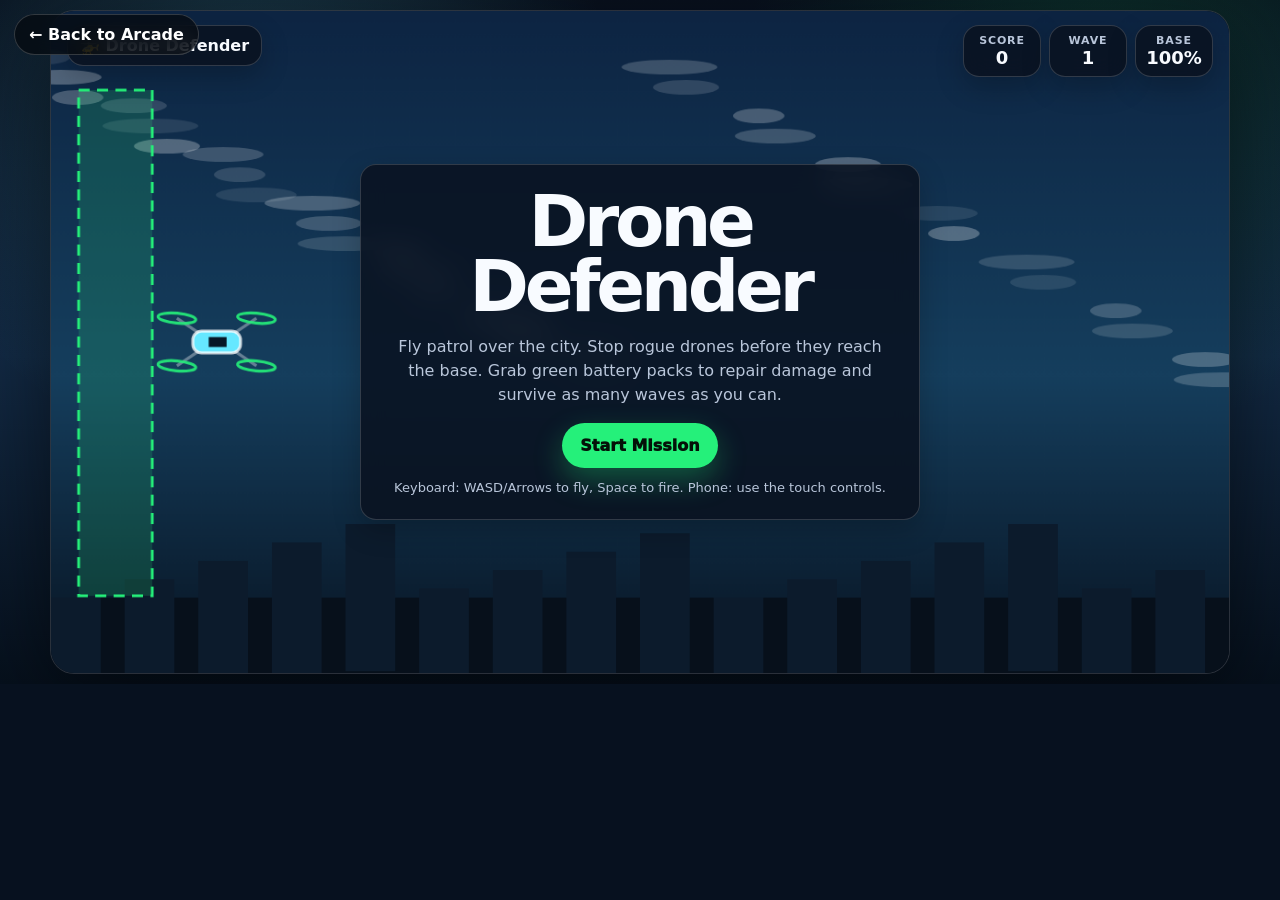
==== drone-defender/index.html @ d39173f6 "feat: add Drone Defender game" ====
<!DOCTYPE html>
<html lang="en">
<head>
  <meta charset="UTF-8" />
  <meta name="viewport" content="width=device-width, initial-scale=1.0, user-scalable=no" />
  <title>Drone Defender | DID Games</title>
  <style>
    :root {
      color-scheme: dark;
      --bg: #07111f;
      --panel: rgba(10, 18, 32, .86);
      --cyan: #66e8ff;
      --green: #25f07a;
      --gold: #ffd166;
      --red: #ff5d73;
      --text: #f8fbff;
      --muted: #b9c6da;
    }
    * { box-sizing: border-box; }
    html, body { margin: 0; min-height: 100%; overflow: hidden; background: var(--bg); color: var(--text); font-family: system-ui, -apple-system, Segoe UI, sans-serif; }
    body {
      display: grid;
      place-items: center;
      background:
        radial-gradient(circle at 20% 16%, rgba(102,232,255,.2), transparent 28vw),
        radial-gradient(circle at 86% 12%, rgba(37,240,122,.14), transparent 28vw),
        linear-gradient(180deg, #08101d, #122943 52%, #06101c);
    }
    .home {
      position: fixed;
      left: 14px;
      top: 14px;
      z-index: 20;
      padding: 10px 14px;
      border: 1px solid rgba(255,255,255,.18);
      border-radius: 999px;
      background: rgba(5,9,15,.72);
      color: white;
      text-decoration: none;
      font-weight: 800;
      backdrop-filter: blur(12px);
    }
    .wrap { width: min(100vw, calc(100vh * 16 / 9), 1200px); padding: 10px; }
    .shell {
      position: relative;
      overflow: hidden;
      border: 1px solid rgba(255,255,255,.16);
      border-radius: 24px;
      background: rgba(1, 8, 18, .72);
      box-shadow: rgba(0,0,0,.5) 0 24px 80px;
      aspect-ratio: 16 / 9;
    }
    canvas { width: 100%; height: 100%; display: block; touch-action: none; }
    .hud {
      position: absolute;
      left: 16px;
      right: 16px;
      top: 14px;
      z-index: 5;
      display: flex;
      justify-content: space-between;
      align-items: start;
      gap: 10px;
      pointer-events: none;
    }
    .badge, .panel {
      border: 1px solid rgba(255,255,255,.16);
      border-radius: 16px;
      background: var(--panel);
      box-shadow: rgba(0,0,0,.22) 0 10px 28px;
      backdrop-filter: blur(12px);
    }
    .badge { padding: 10px 12px; font-weight: 900; }
    .stats { display: flex; gap: 8px; flex-wrap: wrap; justify-content: flex-end; }
    .stat { padding: 8px 10px; min-width: 78px; text-align: center; }
    .stat small { display: block; color: var(--muted); font-size: 11px; font-weight: 800; text-transform: uppercase; letter-spacing: .08em; }
    .stat b { font-size: 18px; }
    .center {
      position: absolute;
      inset: 0;
      z-index: 8;
      display: grid;
      place-items: center;
      padding: 24px;
      pointer-events: none;
    }
    .start-card {
      width: min(560px, 92%);
      padding: 24px;
      text-align: center;
      pointer-events: auto;
    }
    h1 { margin: 0; font-size: clamp(34px, 7vw, 72px); line-height: .9; letter-spacing: -.06em; }
    .start-card p { color: var(--muted); line-height: 1.5; }
    button {
      border: 0;
      border-radius: 999px;
      padding: 13px 18px;
      background: var(--green);
      color: #041108;
      font: inherit;
      font-weight: 950;
      cursor: pointer;
      box-shadow: rgba(37,240,122,.3) 0 12px 30px;
    }
    .hint { margin-top: 12px; font-size: 13px; color: var(--muted); }
    .controls {
      position: absolute;
      left: 0;
      right: 0;
      bottom: 14px;
      z-index: 7;
      display: none;
      justify-content: space-between;
      align-items: end;
      padding: 0 18px;
      pointer-events: none;
    }
    .pad { display: grid; grid-template-columns: repeat(3, 54px); grid-template-rows: repeat(3, 54px); gap: 7px; pointer-events: auto; }
    .touch {
      border: 1px solid rgba(255,255,255,.18);
      border-radius: 16px;
      background: rgba(255,255,255,.12);
      color: white;
      font-weight: 1000;
      display: grid;
      place-items: center;
      user-select: none;
      touch-action: none;
      backdrop-filter: blur(10px);
    }
    .touch:active { background: rgba(37,240,122,.34); }
    .up { grid-column: 2; grid-row: 1; } .left { grid-column: 1; grid-row: 2; } .right { grid-column: 3; grid-row: 2; } .down { grid-column: 2; grid-row: 3; }
    .fire { width: 92px; height: 92px; border-radius: 999px; background: rgba(255,93,115,.22); pointer-events: auto; }
    @media (pointer: coarse), (max-width: 760px) {
      .controls { display: flex; }
      .hud { top: 10px; left: 10px; right: 10px; }
      .badge { font-size: 12px; }
      .stat { min-width: 60px; padding: 6px 8px; }
      .stat b { font-size: 15px; }
      .home { top: 8px; left: 8px; padding: 8px 10px; font-size: 13px; }
    }
  </style>
</head>
<body>
  <a class="home" href="../">← Back to Arcade</a>
  <div class="wrap">
    <section class="shell" aria-label="Drone Defender game">
      <canvas id="game" width="1280" height="720"></canvas>
      <div class="hud">
        <div class="badge">🚁 Drone Defender</div>
        <div class="stats">
          <div class="stat panel"><small>Score</small><b id="score">0</b></div>
          <div class="stat panel"><small>Wave</small><b id="wave">1</b></div>
          <div class="stat panel"><small>Base</small><b id="base">100%</b></div>
        </div>
      </div>
      <div class="center" id="overlay">
        <div class="start-card panel">
          <h1>Drone Defender</h1>
          <p>Fly patrol over the city. Stop rogue drones before they reach the base. Grab green battery packs to repair damage and survive as many waves as you can.</p>
          <button id="startBtn">Start Mission</button>
          <div class="hint">Keyboard: WASD/Arrows to fly, Space to fire. Phone: use the touch controls.</div>
        </div>
      </div>
      <div class="controls" aria-label="Touch controls">
        <div class="pad">
          <div class="touch up" data-key="up">▲</div>
          <div class="touch left" data-key="left">◀</div>
          <div class="touch right" data-key="right">▶</div>
          <div class="touch down" data-key="down">▼</div>
        </div>
        <div class="touch fire" data-key="fire">FIRE</div>
      </div>
    </section>
  </div>

  <script>
    const canvas = document.getElementById('game');
    const ctx = canvas.getContext('2d');
    const scoreEl = document.getElementById('score');
    const waveEl = document.getElementById('wave');
    const baseEl = document.getElementById('base');
    const overlay = document.getElementById('overlay');
    const startBtn = document.getElementById('startBtn');

    const W = canvas.width;
    const H = canvas.height;
    const keys = { up: false, down: false, left: false, right: false, fire: false };
    let running = false;
    let gameOver = false;
    let last = 0;
    let spawnTimer = 0;
    let packTimer = 8;
    let shotTimer = 0;
    let score = 0;
    let wave = 1;
    let base = 100;

    const player = { x: 180, y: H / 2, r: 22, speed: 360 };
    const shots = [];
    const enemies = [];
    const packs = [];
    const sparks = [];

    function reset() {
      player.x = 180; player.y = H / 2;
      shots.length = 0; enemies.length = 0; packs.length = 0; sparks.length = 0;
      score = 0; wave = 1; base = 100; spawnTimer = 0; packTimer = 6; shotTimer = 0;
      gameOver = false; running = true; overlay.style.display = 'none'; updateHud();
    }

    function updateHud() { scoreEl.textContent = score; waveEl.textContent = wave; baseEl.textContent = Math.max(0, Math.round(base)) + '%'; }
    function rand(min, max) { return Math.random() * (max - min) + min; }
    function dist(a, b) { return Math.hypot(a.x - b.x, a.y - b.y); }

    function spawnEnemy() {
      const speed = rand(90, 145) + wave * 12;
      enemies.push({ x: W + 40, y: rand(95, H - 95), r: rand(17, 25), speed, wobble: rand(0, Math.PI * 2), hp: wave > 4 ? 2 : 1 });
    }
    function spawnPack() { packs.push({ x: W + 30, y: rand(105, H - 105), r: 17, speed: 120 }); }
    function addSpark(x, y, color = '#66e8ff') { for (let i = 0; i < 12; i++) sparks.push({ x, y, vx: rand(-180, 180), vy: rand(-180, 180), life: rand(.25, .55), color }); }

    function fire() {
      if (shotTimer > 0) return;
      shots.push({ x: player.x + 28, y: player.y, vx: 620, r: 6 });
      shotTimer = .18;
    }

    function update(dt) {
      if (!running) return;
      wave = 1 + Math.floor(score / 250);
      shotTimer = Math.max(0, shotTimer - dt);
      const dx = (keys.right ? 1 : 0) - (keys.left ? 1 : 0);
      const dy = (keys.down ? 1 : 0) - (keys.up ? 1 : 0);
      const len = Math.hypot(dx, dy) || 1;
      player.x = Math.max(35, Math.min(W - 80, player.x + dx / len * player.speed * dt));
      player.y = Math.max(75, Math.min(H - 45, player.y + dy / len * player.speed * dt));
      if (keys.fire) fire();

      spawnTimer -= dt;
      if (spawnTimer <= 0) { spawnEnemy(); spawnTimer = Math.max(.42, 1.25 - wave * .08); }
      packTimer -= dt;
      if (packTimer <= 0) { spawnPack(); packTimer = rand(9, 14); }

      for (const s of shots) s.x += s.vx * dt;
      for (const e of enemies) { e.x -= e.speed * dt; e.y += Math.sin(performance.now() / 280 + e.wobble) * 26 * dt; }
      for (const p of packs) p.x -= p.speed * dt;
      for (const sp of sparks) { sp.x += sp.vx * dt; sp.y += sp.vy * dt; sp.life -= dt; }

      for (let i = enemies.length - 1; i >= 0; i--) {
        const e = enemies[i];
        if (e.x < 80) { base -= 12; addSpark(78, e.y, '#ff5d73'); enemies.splice(i, 1); continue; }
        if (dist(player, e) < player.r + e.r) { base -= 18; addSpark(e.x, e.y, '#ff5d73'); enemies.splice(i, 1); continue; }
        for (let j = shots.length - 1; j >= 0; j--) {
          if (dist(e, shots[j]) < e.r + shots[j].r) {
            shots.splice(j, 1); e.hp--;
            if (e.hp <= 0) { score += 25; addSpark(e.x, e.y, '#66e8ff'); enemies.splice(i, 1); }
            break;
          }
        }
      }
      for (let i = packs.length - 1; i >= 0; i--) {
        const p = packs[i];
        if (p.x < -40) packs.splice(i, 1);
        else if (dist(player, p) < player.r + p.r) { base = Math.min(100, base + 18); score += 10; addSpark(p.x, p.y, '#25f07a'); packs.splice(i, 1); }
      }
      for (let i = shots.length - 1; i >= 0; i--) if (shots[i].x > W + 30) shots.splice(i, 1);
      for (let i = sparks.length - 1; i >= 0; i--) if (sparks[i].life <= 0) sparks.splice(i, 1);
      if (base <= 0) endGame();
      updateHud();
    }

    function endGame() {
      running = false; gameOver = true;
      overlay.style.display = 'grid';
      overlay.querySelector('.start-card').innerHTML = `<h1>Mission Complete</h1><p>You scored <b>${score}</b> and reached wave <b>${wave}</b>. The base needs another defender run.</p><button id="restartBtn">Fly Again</button><div class="hint">Tip: collect green battery packs to repair the base.</div>`;
      document.getElementById('restartBtn').addEventListener('click', reset);
    }

    function drawDrone(x, y, scale = 1, hostile = false) {
      ctx.save(); ctx.translate(x, y); ctx.scale(scale, scale);
      ctx.fillStyle = hostile ? '#ff5d73' : '#66e8ff';
      ctx.strokeStyle = 'rgba(255,255,255,.75)'; ctx.lineWidth = 3;
      ctx.beginPath(); ctx.roundRect(-24, -11, 48, 22, 9); ctx.fill(); ctx.stroke();
      ctx.fillStyle = hostile ? '#3a0710' : '#061726'; ctx.fillRect(-8, -5, 18, 10);
      for (const [rx, ry] of [[-40,-24],[40,-24],[-40,24],[40,24]]) {
        ctx.strokeStyle = 'rgba(255,255,255,.35)'; ctx.beginPath(); ctx.moveTo(rx * .45, ry * .38); ctx.lineTo(rx, ry); ctx.stroke();
        ctx.strokeStyle = hostile ? 'rgba(255,93,115,.9)' : 'rgba(37,240,122,.9)'; ctx.beginPath(); ctx.ellipse(rx, ry, 19, 5, performance.now()/80, 0, Math.PI*2); ctx.stroke();
      }
      ctx.restore();
    }

    function render() {
      ctx.clearRect(0, 0, W, H);
      const sky = ctx.createLinearGradient(0, 0, 0, H);
      sky.addColorStop(0, '#0d2442'); sky.addColorStop(.55, '#153e5d'); sky.addColorStop(1, '#081321');
      ctx.fillStyle = sky; ctx.fillRect(0, 0, W, H);
      ctx.fillStyle = 'rgba(255,255,255,.55)';
      for (let i = 0; i < 34; i++) { const x = (i * 97 + performance.now()/55) % (W + 60) - 30; const y = 50 + (i * 53) % 360; ctx.globalAlpha = .18 + (i % 5) * .08; ctx.beginPath(); ctx.ellipse(x, y, 28 + i % 4 * 8, 8, 0, 0, Math.PI*2); ctx.fill(); }
      ctx.globalAlpha = 1;
      ctx.fillStyle = '#07101b'; ctx.fillRect(0, H - 82, W, 82);
      ctx.fillStyle = '#0c1b2c';
      for (let x = 0; x < W; x += 80) ctx.fillRect(x, H - 82 - ((x * 7) % 90), 54, 160);
      ctx.fillStyle = 'rgba(37,240,122,.16)'; ctx.fillRect(30, 86, 80, H - 170);
      ctx.strokeStyle = '#25f07a'; ctx.lineWidth = 3; ctx.setLineDash([12, 8]); ctx.strokeRect(30, 86, 80, H - 170); ctx.setLineDash([]);
      for (const p of packs) { ctx.fillStyle = '#25f07a'; ctx.beginPath(); ctx.arc(p.x, p.y, p.r, 0, Math.PI*2); ctx.fill(); ctx.fillStyle = '#061208'; ctx.font = 'bold 20px system-ui'; ctx.textAlign = 'center'; ctx.textBaseline = 'middle'; ctx.fillText('+', p.x, p.y); }
      for (const s of shots) { ctx.fillStyle = '#ffd166'; ctx.beginPath(); ctx.arc(s.x, s.y, s.r, 0, Math.PI*2); ctx.fill(); ctx.fillRect(s.x - 30, s.y - 2, 26, 4); }
      for (const e of enemies) drawDrone(e.x, e.y, e.r / 22, true);
      for (const sp of sparks) { ctx.globalAlpha = Math.max(0, sp.life * 2); ctx.fillStyle = sp.color; ctx.beginPath(); ctx.arc(sp.x, sp.y, 4, 0, Math.PI*2); ctx.fill(); } ctx.globalAlpha = 1;
      drawDrone(player.x, player.y, 1.08, false);
      requestAnimationFrame(render);
    }

    function loop(t) { const dt = Math.min(.033, (t - last) / 1000 || 0); last = t; update(dt); requestAnimationFrame(loop); }

    const map = { ArrowUp: 'up', w: 'up', W: 'up', ArrowDown: 'down', s: 'down', S: 'down', ArrowLeft: 'left', a: 'left', A: 'left', ArrowRight: 'right', d: 'right', D: 'right', ' ': 'fire' };
    addEventListener('keydown', e => { if (map[e.key]) { e.preventDefault(); keys[map[e.key]] = true; } });
    addEventListener('keyup', e => { if (map[e.key]) { e.preventDefault(); keys[map[e.key]] = false; } });
    document.querySelectorAll('.touch').forEach(btn => {
      const key = btn.dataset.key;
      const set = value => { keys[key] = value; };
      btn.addEventListener('pointerdown', e => { e.preventDefault(); btn.setPointerCapture(e.pointerId); set(true); });
      btn.addEventListener('pointerup', e => { e.preventDefault(); set(false); });
      btn.addEventListener('pointercancel', () => set(false));
      btn.addEventListener('pointerleave', () => set(false));
    });
    startBtn.addEventListener('click', reset);
    requestAnimationFrame(render);
    requestAnimationFrame(loop);
  </script>
</body>
</html>
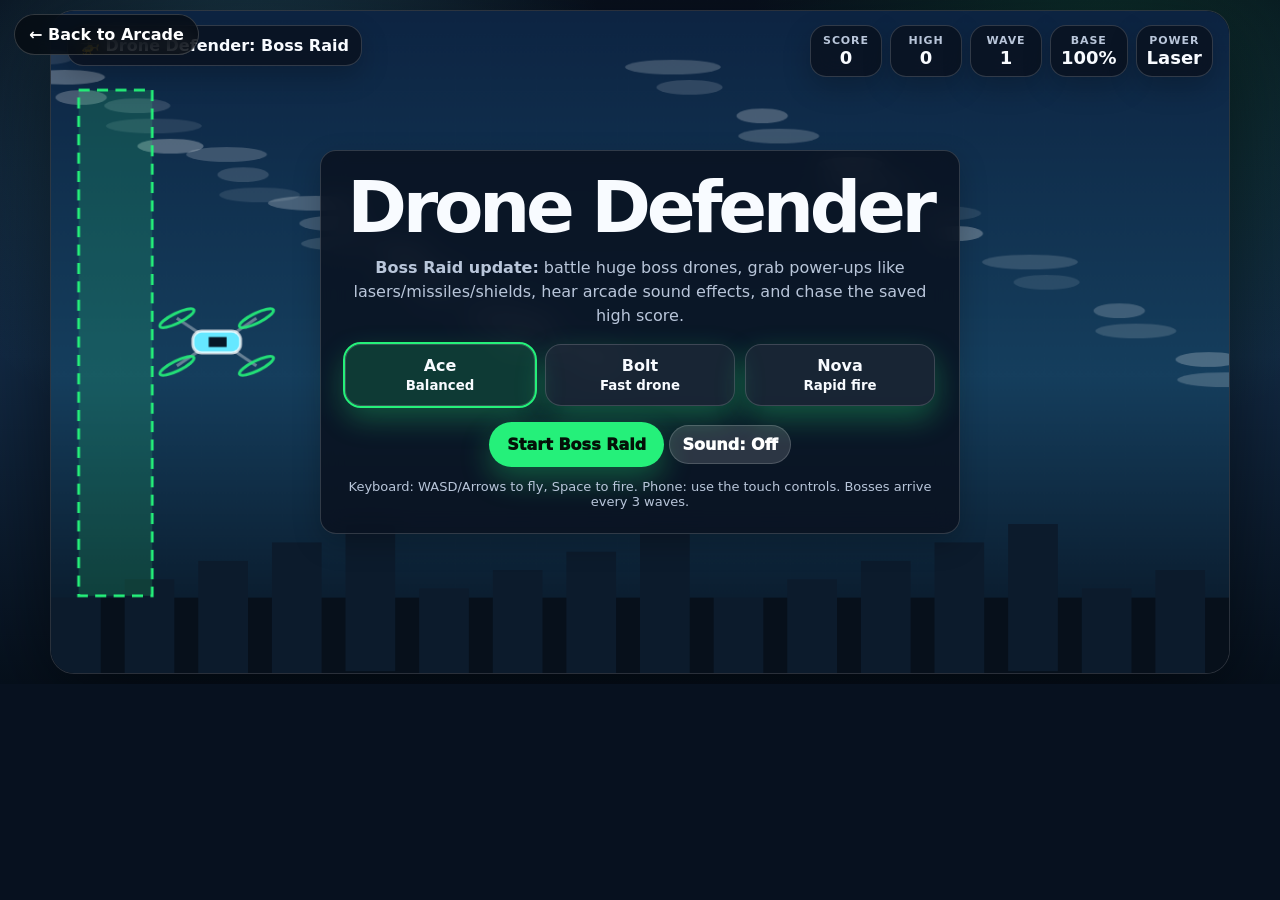
==== commit 433c227b: "feat: upgrade Drone Defender boss raid" ====
--- a/drone-defender/index.html
+++ b/drone-defender/index.html
@@ -13,6 +13,7 @@
       --green: #25f07a;
       --gold: #ffd166;
       --red: #ff5d73;
+      --purple: #9b7cff;
       --text: #f8fbff;
       --muted: #b9c6da;
     }
@@ -72,7 +73,7 @@
     }
     .badge { padding: 10px 12px; font-weight: 900; }
     .stats { display: flex; gap: 8px; flex-wrap: wrap; justify-content: flex-end; }
-    .stat { padding: 8px 10px; min-width: 78px; text-align: center; }
+    .stat { padding: 8px 10px; min-width: 72px; text-align: center; }
     .stat small { display: block; color: var(--muted); font-size: 11px; font-weight: 800; text-transform: uppercase; letter-spacing: .08em; }
     .stat b { font-size: 18px; }
     .center {
@@ -85,13 +86,24 @@
       pointer-events: none;
     }
     .start-card {
-      width: min(560px, 92%);
+      width: min(640px, 94%);
       padding: 24px;
       text-align: center;
       pointer-events: auto;
     }
     h1 { margin: 0; font-size: clamp(34px, 7vw, 72px); line-height: .9; letter-spacing: -.06em; }
     .start-card p { color: var(--muted); line-height: 1.5; }
+    .pilot-grid { display: grid; grid-template-columns: repeat(3, 1fr); gap: 10px; margin: 16px 0; }
+    .pilot {
+      border: 1px solid rgba(255,255,255,.16);
+      border-radius: 16px;
+      padding: 11px 8px;
+      background: rgba(255,255,255,.06);
+      color: var(--text);
+      font-weight: 900;
+      cursor: pointer;
+    }
+    .pilot.active { outline: 2px solid var(--green); background: rgba(37,240,122,.16); }
     button {
       border: 0;
       border-radius: 999px;
@@ -103,7 +115,33 @@
       cursor: pointer;
       box-shadow: rgba(37,240,122,.3) 0 12px 30px;
     }
+    .mini-button { padding: 9px 12px; background: rgba(255,255,255,.14); color: white; box-shadow: none; border: 1px solid rgba(255,255,255,.16); }
     .hint { margin-top: 12px; font-size: 13px; color: var(--muted); }
+    .bossbar {
+      position: absolute;
+      left: 50%;
+      top: 76px;
+      z-index: 6;
+      width: min(520px, 70%);
+      transform: translateX(-50%);
+      display: none;
+      padding: 9px 12px;
+    }
+    .bossbar strong { display: flex; justify-content: space-between; font-size: 12px; text-transform: uppercase; letter-spacing: .12em; }
+    .bossmeter { height: 12px; margin-top: 7px; overflow: hidden; border-radius: 999px; background: rgba(255,255,255,.12); }
+    .bossmeter span { display: block; height: 100%; width: 100%; background: linear-gradient(90deg, var(--red), var(--gold)); }
+    .toast {
+      position: absolute;
+      left: 50%;
+      top: 132px;
+      z-index: 6;
+      transform: translateX(-50%);
+      display: none;
+      padding: 9px 14px;
+      color: white;
+      font-weight: 950;
+      text-align: center;
+    }
     .controls {
       position: absolute;
       left: 0;
@@ -136,9 +174,11 @@
       .controls { display: flex; }
       .hud { top: 10px; left: 10px; right: 10px; }
       .badge { font-size: 12px; }
-      .stat { min-width: 60px; padding: 6px 8px; }
+      .stat { min-width: 58px; padding: 6px 7px; }
       .stat b { font-size: 15px; }
       .home { top: 8px; left: 8px; padding: 8px 10px; font-size: 13px; }
+      .pilot-grid { grid-template-columns: 1fr; }
+      .bossbar { top: 90px; width: 86%; }
     }
   </style>
 </head>
@@ -148,19 +188,32 @@
     <section class="shell" aria-label="Drone Defender game">
       <canvas id="game" width="1280" height="720"></canvas>
       <div class="hud">
-        <div class="badge">🚁 Drone Defender</div>
+        <div class="badge">🚁 Drone Defender: Boss Raid</div>
         <div class="stats">
           <div class="stat panel"><small>Score</small><b id="score">0</b></div>
+          <div class="stat panel"><small>High</small><b id="high">0</b></div>
           <div class="stat panel"><small>Wave</small><b id="wave">1</b></div>
           <div class="stat panel"><small>Base</small><b id="base">100%</b></div>
+          <div class="stat panel"><small>Power</small><b id="power">Laser</b></div>
         </div>
       </div>
+      <div class="bossbar panel" id="bossBar">
+        <strong><span>Boss Drone</span><span id="bossHpText">100%</span></strong>
+        <div class="bossmeter"><span id="bossMeter"></span></div>
+      </div>
+      <div class="toast panel" id="toast">Power-up!</div>
       <div class="center" id="overlay">
-        <div class="start-card panel">
+        <div class="start-card panel" id="startCard">
           <h1>Drone Defender</h1>
-          <p>Fly patrol over the city. Stop rogue drones before they reach the base. Grab green battery packs to repair damage and survive as many waves as you can.</p>
-          <button id="startBtn">Start Mission</button>
-          <div class="hint">Keyboard: WASD/Arrows to fly, Space to fire. Phone: use the touch controls.</div>
+          <p><b>Boss Raid update:</b> battle huge boss drones, grab power-ups like lasers/missiles/shields, hear arcade sound effects, and chase the saved high score.</p>
+          <div class="pilot-grid" aria-label="Choose your pilot">
+            <button class="pilot active" data-pilot="Ace">Ace<br><small>Balanced</small></button>
+            <button class="pilot" data-pilot="Bolt">Bolt<br><small>Fast drone</small></button>
+            <button class="pilot" data-pilot="Nova">Nova<br><small>Rapid fire</small></button>
+          </div>
+          <button id="startBtn">Start Boss Raid</button>
+          <button class="mini-button" id="soundBtn" type="button">Sound: Off</button>
+          <div class="hint">Keyboard: WASD/Arrows to fly, Space to fire. Phone: use the touch controls. Bosses arrive every 3 waves.</div>
         </div>
       </div>
       <div class="controls" aria-label="Touch controls">
@@ -179,58 +232,182 @@
     const canvas = document.getElementById('game');
     const ctx = canvas.getContext('2d');
     const scoreEl = document.getElementById('score');
+    const highEl = document.getElementById('high');
     const waveEl = document.getElementById('wave');
     const baseEl = document.getElementById('base');
+    const powerEl = document.getElementById('power');
     const overlay = document.getElementById('overlay');
     const startBtn = document.getElementById('startBtn');
+    const soundBtn = document.getElementById('soundBtn');
+    const bossBar = document.getElementById('bossBar');
+    const bossMeter = document.getElementById('bossMeter');
+    const bossHpText = document.getElementById('bossHpText');
+    const toast = document.getElementById('toast');
 
     const W = canvas.width;
     const H = canvas.height;
     const keys = { up: false, down: false, left: false, right: false, fire: false };
+    const pilots = {
+      Ace: { speed: 365, cooldown: .17, color: '#66e8ff' },
+      Bolt: { speed: 440, cooldown: .18, color: '#25f07a' },
+      Nova: { speed: 345, cooldown: .12, color: '#ffd166' }
+    };
+    let selectedPilot = 'Ace';
     let running = false;
-    let gameOver = false;
     let last = 0;
     let spawnTimer = 0;
     let packTimer = 8;
     let shotTimer = 0;
+    let boss = null;
+    let bossWave = 0;
     let score = 0;
     let wave = 1;
     let base = 100;
-
-    const player = { x: 180, y: H / 2, r: 22, speed: 360 };
+    let highScore = Number(localStorage.getItem('droneDefenderHighScore') || 0);
+    let audioContext = null;
+    let soundEnabled = false;
+    let toastTimer = 0;
+
+    const player = { x: 180, y: H / 2, r: 22, speed: 365, cooldown: .17, shield: 0, weapon: 'Laser', weaponTimer: 0, color: '#66e8ff' };
     const shots = [];
+    const missiles = [];
     const enemies = [];
     const packs = [];
     const sparks = [];
 
+    highEl.textContent = highScore;
+
+    function beep(frequency = 440, duration = .06, type = 'sine', gain = .028) {
+      if (!soundEnabled) return;
+      audioContext ||= new (window.AudioContext || window.webkitAudioContext)();
+      const oscillator = audioContext.createOscillator();
+      const volume = audioContext.createGain();
+      oscillator.type = type;
+      oscillator.frequency.value = frequency;
+      volume.gain.value = gain;
+      oscillator.connect(volume);
+      volume.connect(audioContext.destination);
+      oscillator.start();
+      volume.gain.exponentialRampToValueAtTime(0.0001, audioContext.currentTime + duration);
+      oscillator.stop(audioContext.currentTime + duration);
+    }
+
     function reset() {
-      player.x = 180; player.y = H / 2;
-      shots.length = 0; enemies.length = 0; packs.length = 0; sparks.length = 0;
-      score = 0; wave = 1; base = 100; spawnTimer = 0; packTimer = 6; shotTimer = 0;
-      gameOver = false; running = true; overlay.style.display = 'none'; updateHud();
-    }
-
-    function updateHud() { scoreEl.textContent = score; waveEl.textContent = wave; baseEl.textContent = Math.max(0, Math.round(base)) + '%'; }
+      const p = pilots[selectedPilot];
+      player.x = 180; player.y = H / 2; player.speed = p.speed; player.cooldown = p.cooldown; player.color = p.color;
+      player.shield = 0; player.weapon = 'Laser'; player.weaponTimer = 0;
+      shots.length = 0; missiles.length = 0; enemies.length = 0; packs.length = 0; sparks.length = 0;
+      boss = null; bossWave = 0; score = 0; wave = 1; base = 100; spawnTimer = 0; packTimer = 5; shotTimer = 0;
+      running = true; overlay.style.display = 'none'; showToast(`${selectedPilot} launched!`, '#25f07a'); updateHud(); beep(660, .08, 'triangle');
+    }
+
+    function updateHud() {
+      scoreEl.textContent = score;
+      highEl.textContent = highScore;
+      waveEl.textContent = wave;
+      baseEl.textContent = Math.max(0, Math.round(base)) + '%';
+      powerEl.textContent = player.shield > 0 ? 'Shield' : player.weapon;
+      if (boss) {
+        const pct = Math.max(0, boss.hp / boss.maxHp * 100);
+        bossBar.style.display = 'block';
+        bossMeter.style.width = pct + '%';
+        bossHpText.textContent = Math.round(pct) + '%';
+      } else {
+        bossBar.style.display = 'none';
+      }
+    }
     function rand(min, max) { return Math.random() * (max - min) + min; }
     function dist(a, b) { return Math.hypot(a.x - b.x, a.y - b.y); }
+    function showToast(message, color = '#66e8ff') { toast.textContent = message; toast.style.display = 'block'; toast.style.borderColor = color; toastTimer = 1.8; }
 
     function spawnEnemy() {
       const speed = rand(90, 145) + wave * 12;
-      enemies.push({ x: W + 40, y: rand(95, H - 95), r: rand(17, 25), speed, wobble: rand(0, Math.PI * 2), hp: wave > 4 ? 2 : 1 });
-    }
-    function spawnPack() { packs.push({ x: W + 30, y: rand(105, H - 105), r: 17, speed: 120 }); }
-    function addSpark(x, y, color = '#66e8ff') { for (let i = 0; i < 12; i++) sparks.push({ x, y, vx: rand(-180, 180), vy: rand(-180, 180), life: rand(.25, .55), color }); }
+      const tough = wave > 4 && Math.random() < .42;
+      enemies.push({ type: tough ? 'armored' : 'scout', x: W + 40, y: rand(95, H - 95), r: tough ? 29 : rand(17, 25), speed: tough ? speed * .72 : speed, wobble: rand(0, Math.PI * 2), hp: tough ? 3 : (wave > 4 ? 2 : 1), maxHp: tough ? 3 : (wave > 4 ? 2 : 1) });
+    }
+    function spawnBoss() {
+      bossWave = wave;
+      boss = { x: W + 130, y: H / 2, r: 62, speed: 82 + wave * 5, wobble: rand(0, Math.PI * 2), hp: 18 + wave * 7, maxHp: 18 + wave * 7, burst: 0 };
+      showToast('Boss drone inbound!', '#ff5d73'); beep(130, .22, 'sawtooth', .045);
+    }
+    function spawnPack() {
+      const roll = Math.random();
+      const type = roll < .34 ? 'repair' : roll < .57 ? 'missile' : roll < .8 ? 'rapid' : 'shield';
+      packs.push({ type, x: W + 30, y: rand(105, H - 105), r: 18, speed: 120 });
+    }
+    function addSpark(x, y, color = '#66e8ff', count = 12) { for (let i = 0; i < count; i++) sparks.push({ x, y, vx: rand(-220, 220), vy: rand(-220, 220), life: rand(.25, .65), color }); }
 
     function fire() {
       if (shotTimer > 0) return;
-      shots.push({ x: player.x + 28, y: player.y, vx: 620, r: 6 });
-      shotTimer = .18;
+      const cooldown = player.weapon === 'Rapid' ? player.cooldown * .48 : player.cooldown;
+      if (player.weapon === 'Missile') {
+        missiles.push({ x: player.x + 28, y: player.y, vx: 430, r: 9, turn: 0 });
+        shotTimer = cooldown * 2.4;
+        beep(220, .08, 'sawtooth');
+      } else {
+        shots.push({ x: player.x + 28, y: player.y - (player.weapon === 'Rapid' ? 8 : 0), vx: 650, r: 6, damage: player.weapon === 'Rapid' ? 1 : 1 });
+        if (player.weapon === 'Rapid') shots.push({ x: player.x + 28, y: player.y + 8, vx: 650, r: 5, damage: 1 });
+        shotTimer = cooldown;
+        beep(520, .035, 'square', .018);
+      }
+    }
+
+    function targetForMissile(m) {
+      let target = boss;
+      let best = target ? Math.abs(target.x - m.x) + Math.abs(target.y - m.y) : Infinity;
+      for (const e of enemies) {
+        const d = Math.abs(e.x - m.x) + Math.abs(e.y - m.y);
+        if (d < best) { best = d; target = e; }
+      }
+      return target;
+    }
+
+    function damageEnemy(e, amount, i) {
+      e.hp -= amount;
+      addSpark(e.x, e.y, e.type === 'armored' ? '#ffd166' : '#66e8ff', 8);
+      if (e.hp <= 0) {
+        score += e.type === 'armored' ? 55 : 25;
+        addSpark(e.x, e.y, '#66e8ff', 18);
+        enemies.splice(i, 1);
+        beep(760, .05, 'triangle');
+      }
+    }
+    function damageBoss(amount) {
+      if (!boss) return;
+      boss.hp -= amount;
+      addSpark(boss.x, boss.y, '#ff5d73', 7);
+      if (boss.hp <= 0) {
+        score += 300 + wave * 25;
+        addSpark(boss.x, boss.y, '#ffd166', 48);
+        showToast('Boss defeated! +300', '#ffd166');
+        beep(880, .18, 'triangle', .04);
+        boss = null;
+        base = Math.min(100, base + 14);
+      }
+    }
+
+    function applyPack(p) {
+      if (p.type === 'repair') { base = Math.min(100, base + 22); showToast('Base repaired +22%', '#25f07a'); }
+      if (p.type === 'missile') { player.weapon = 'Missile'; player.weaponTimer = 9; showToast('Missiles armed!', '#ffd166'); }
+      if (p.type === 'rapid') { player.weapon = 'Rapid'; player.weaponTimer = 10; showToast('Rapid lasers!', '#66e8ff'); }
+      if (p.type === 'shield') { player.shield = 8; showToast('Shield online!', '#9b7cff'); }
+      score += 12; beep(980, .08, 'triangle');
+    }
+
+    function takeBaseDamage(amount, x, y) {
+      if (player.shield > 0) { player.shield = Math.max(0, player.shield - 2.5); addSpark(x, y, '#9b7cff', 16); beep(300, .06, 'triangle'); return; }
+      base -= amount; addSpark(x, y, '#ff5d73', 18); beep(150, .08, 'sawtooth');
     }
 
     function update(dt) {
       if (!running) return;
       wave = 1 + Math.floor(score / 250);
       shotTimer = Math.max(0, shotTimer - dt);
+      player.weaponTimer = Math.max(0, player.weaponTimer - dt);
+      player.shield = Math.max(0, player.shield - dt);
+      if (player.weaponTimer <= 0 && player.weapon !== 'Laser') player.weapon = 'Laser';
+      if (toastTimer > 0) { toastTimer -= dt; if (toastTimer <= 0) toast.style.display = 'none'; }
+
       const dx = (keys.right ? 1 : 0) - (keys.left ? 1 : 0);
       const dy = (keys.down ? 1 : 0) - (keys.up ? 1 : 0);
       const len = Math.hypot(dx, dy) || 1;
@@ -239,48 +416,65 @@
       if (keys.fire) fire();
 
       spawnTimer -= dt;
-      if (spawnTimer <= 0) { spawnEnemy(); spawnTimer = Math.max(.42, 1.25 - wave * .08); }
+      if (spawnTimer <= 0 && !boss) { spawnEnemy(); spawnTimer = Math.max(.36, 1.18 - wave * .07); }
+      if (!boss && wave >= 3 && wave % 3 === 0 && bossWave !== wave) spawnBoss();
       packTimer -= dt;
-      if (packTimer <= 0) { spawnPack(); packTimer = rand(9, 14); }
+      if (packTimer <= 0) { spawnPack(); packTimer = rand(7, 12); }
 
       for (const s of shots) s.x += s.vx * dt;
+      for (const m of missiles) {
+        const target = targetForMissile(m);
+        if (target) m.y += Math.sign(target.y - m.y) * Math.min(240 * dt, Math.abs(target.y - m.y));
+        m.x += m.vx * dt;
+      }
       for (const e of enemies) { e.x -= e.speed * dt; e.y += Math.sin(performance.now() / 280 + e.wobble) * 26 * dt; }
+      if (boss) {
+        boss.x = Math.max(W - 230, boss.x - boss.speed * dt);
+        boss.y = H / 2 + Math.sin(performance.now() / 520 + boss.wobble) * 190;
+        boss.burst -= dt;
+        if (boss.burst <= 0) { enemies.push({ type: 'scout', x: boss.x - 70, y: boss.y + rand(-70, 70), r: 18, speed: 185 + wave * 8, wobble: rand(0, Math.PI * 2), hp: 1, maxHp: 1 }); boss.burst = 2.4; }
+      }
       for (const p of packs) p.x -= p.speed * dt;
       for (const sp of sparks) { sp.x += sp.vx * dt; sp.y += sp.vy * dt; sp.life -= dt; }
 
       for (let i = enemies.length - 1; i >= 0; i--) {
         const e = enemies[i];
-        if (e.x < 80) { base -= 12; addSpark(78, e.y, '#ff5d73'); enemies.splice(i, 1); continue; }
-        if (dist(player, e) < player.r + e.r) { base -= 18; addSpark(e.x, e.y, '#ff5d73'); enemies.splice(i, 1); continue; }
-        for (let j = shots.length - 1; j >= 0; j--) {
-          if (dist(e, shots[j]) < e.r + shots[j].r) {
-            shots.splice(j, 1); e.hp--;
-            if (e.hp <= 0) { score += 25; addSpark(e.x, e.y, '#66e8ff'); enemies.splice(i, 1); }
-            break;
-          }
-        }
+        if (e.x < 80) { takeBaseDamage(e.type === 'armored' ? 18 : 12, 78, e.y); enemies.splice(i, 1); continue; }
+        if (dist(player, e) < player.r + e.r) { takeBaseDamage(e.type === 'armored' ? 25 : 18, e.x, e.y); enemies.splice(i, 1); continue; }
+        for (let j = shots.length - 1; j >= 0; j--) if (dist(e, shots[j]) < e.r + shots[j].r) { const dmg = shots[j].damage; shots.splice(j, 1); damageEnemy(e, dmg, i); break; }
+        for (let j = missiles.length - 1; j >= 0; j--) if (enemies[i] && dist(e, missiles[j]) < e.r + missiles[j].r + 8) { missiles.splice(j, 1); damageEnemy(e, 4, i); break; }
+      }
+      if (boss) {
+        if (dist(player, boss) < player.r + boss.r) { takeBaseDamage(28, boss.x, boss.y); boss.x += 80; }
+        if (boss.x < 112) { takeBaseDamage(1.2 * dt * 60, 80, boss.y); }
+        for (let j = shots.length - 1; j >= 0; j--) if (dist(boss, shots[j]) < boss.r + shots[j].r) { shots.splice(j, 1); damageBoss(1); }
+        for (let j = missiles.length - 1; j >= 0; j--) if (boss && dist(boss, missiles[j]) < boss.r + missiles[j].r + 10) { missiles.splice(j, 1); damageBoss(5); }
       }
       for (let i = packs.length - 1; i >= 0; i--) {
         const p = packs[i];
         if (p.x < -40) packs.splice(i, 1);
-        else if (dist(player, p) < player.r + p.r) { base = Math.min(100, base + 18); score += 10; addSpark(p.x, p.y, '#25f07a'); packs.splice(i, 1); }
+        else if (dist(player, p) < player.r + p.r) { applyPack(p); addSpark(p.x, p.y, packColor(p.type), 20); packs.splice(i, 1); }
       }
       for (let i = shots.length - 1; i >= 0; i--) if (shots[i].x > W + 30) shots.splice(i, 1);
+      for (let i = missiles.length - 1; i >= 0; i--) if (missiles[i].x > W + 40) missiles.splice(i, 1);
       for (let i = sparks.length - 1; i >= 0; i--) if (sparks[i].life <= 0) sparks.splice(i, 1);
+      if (score > highScore) { highScore = score; localStorage.setItem('droneDefenderHighScore', String(highScore)); }
       if (base <= 0) endGame();
       updateHud();
     }
 
     function endGame() {
-      running = false; gameOver = true;
+      running = false;
       overlay.style.display = 'grid';
-      overlay.querySelector('.start-card').innerHTML = `<h1>Mission Complete</h1><p>You scored <b>${score}</b> and reached wave <b>${wave}</b>. The base needs another defender run.</p><button id="restartBtn">Fly Again</button><div class="hint">Tip: collect green battery packs to repair the base.</div>`;
+      const newRecord = score >= highScore && score > 0;
+      overlay.querySelector('.start-card').innerHTML = `<h1>${newRecord ? 'New High Score!' : 'Mission Complete'}</h1><p>You scored <b>${score}</b>, reached wave <b>${wave}</b>, and flew as <b>${selectedPilot}</b>. High score: <b>${highScore}</b>.</p><button id="restartBtn">Fly Again</button><div class="hint">Tip: missiles hit bosses hard. Shields block collisions and base damage.</div>`;
       document.getElementById('restartBtn').addEventListener('click', reset);
-    }
-
-    function drawDrone(x, y, scale = 1, hostile = false) {
+      beep(180, .28, 'sawtooth', .035);
+    }
+
+    function drawDrone(x, y, scale = 1, hostile = false, color = '#66e8ff') {
       ctx.save(); ctx.translate(x, y); ctx.scale(scale, scale);
-      ctx.fillStyle = hostile ? '#ff5d73' : '#66e8ff';
+      ctx.fillStyle = hostile ? '#ff5d73' : color;
       ctx.strokeStyle = 'rgba(255,255,255,.75)'; ctx.lineWidth = 3;
       ctx.beginPath(); ctx.roundRect(-24, -11, 48, 22, 9); ctx.fill(); ctx.stroke();
       ctx.fillStyle = hostile ? '#3a0710' : '#061726'; ctx.fillRect(-8, -5, 18, 10);
@@ -290,6 +484,17 @@
       }
       ctx.restore();
     }
+    function drawBoss(b) {
+      ctx.save(); ctx.translate(b.x, b.y);
+      ctx.fillStyle = '#35112a'; ctx.strokeStyle = '#ff5d73'; ctx.lineWidth = 5;
+      ctx.beginPath(); ctx.roundRect(-70, -34, 140, 68, 24); ctx.fill(); ctx.stroke();
+      ctx.fillStyle = '#ff5d73'; ctx.fillRect(-34, -10, 28, 20); ctx.fillRect(12, -10, 28, 20);
+      ctx.strokeStyle = '#ffd166'; ctx.lineWidth = 7;
+      for (const [rx, ry] of [[-104,-58],[104,-58],[-104,58],[104,58]]) { ctx.beginPath(); ctx.ellipse(rx, ry, 34, 8, performance.now()/65, 0, Math.PI*2); ctx.stroke(); }
+      ctx.restore();
+    }
+    function packColor(type) { return { repair: '#25f07a', missile: '#ffd166', rapid: '#66e8ff', shield: '#9b7cff' }[type] || '#25f07a'; }
+    function packLabel(type) { return { repair: '+', missile: 'M', rapid: 'R', shield: 'S' }[type] || '+'; }
 
     function render() {
       ctx.clearRect(0, 0, W, H);
@@ -302,13 +507,16 @@
       ctx.fillStyle = '#07101b'; ctx.fillRect(0, H - 82, W, 82);
       ctx.fillStyle = '#0c1b2c';
       for (let x = 0; x < W; x += 80) ctx.fillRect(x, H - 82 - ((x * 7) % 90), 54, 160);
-      ctx.fillStyle = 'rgba(37,240,122,.16)'; ctx.fillRect(30, 86, 80, H - 170);
-      ctx.strokeStyle = '#25f07a'; ctx.lineWidth = 3; ctx.setLineDash([12, 8]); ctx.strokeRect(30, 86, 80, H - 170); ctx.setLineDash([]);
-      for (const p of packs) { ctx.fillStyle = '#25f07a'; ctx.beginPath(); ctx.arc(p.x, p.y, p.r, 0, Math.PI*2); ctx.fill(); ctx.fillStyle = '#061208'; ctx.font = 'bold 20px system-ui'; ctx.textAlign = 'center'; ctx.textBaseline = 'middle'; ctx.fillText('+', p.x, p.y); }
-      for (const s of shots) { ctx.fillStyle = '#ffd166'; ctx.beginPath(); ctx.arc(s.x, s.y, s.r, 0, Math.PI*2); ctx.fill(); ctx.fillRect(s.x - 30, s.y - 2, 26, 4); }
+      ctx.fillStyle = player.shield > 0 ? 'rgba(155,124,255,.22)' : 'rgba(37,240,122,.16)'; ctx.fillRect(30, 86, 80, H - 170);
+      ctx.strokeStyle = player.shield > 0 ? '#9b7cff' : '#25f07a'; ctx.lineWidth = 3; ctx.setLineDash([12, 8]); ctx.strokeRect(30, 86, 80, H - 170); ctx.setLineDash([]);
+      for (const p of packs) { ctx.fillStyle = packColor(p.type); ctx.beginPath(); ctx.arc(p.x, p.y, p.r, 0, Math.PI*2); ctx.fill(); ctx.fillStyle = '#061208'; ctx.font = 'bold 20px system-ui'; ctx.textAlign = 'center'; ctx.textBaseline = 'middle'; ctx.fillText(packLabel(p.type), p.x, p.y); }
+      for (const s of shots) { ctx.fillStyle = player.weapon === 'Rapid' ? '#66e8ff' : '#ffd166'; ctx.beginPath(); ctx.arc(s.x, s.y, s.r, 0, Math.PI*2); ctx.fill(); ctx.fillRect(s.x - 30, s.y - 2, 26, 4); }
+      for (const m of missiles) { ctx.fillStyle = '#ffd166'; ctx.beginPath(); ctx.moveTo(m.x + 14, m.y); ctx.lineTo(m.x - 10, m.y - 9); ctx.lineTo(m.x - 4, m.y); ctx.lineTo(m.x - 10, m.y + 9); ctx.closePath(); ctx.fill(); ctx.fillStyle = '#ff5d73'; ctx.fillRect(m.x - 28, m.y - 3, 18, 6); }
       for (const e of enemies) drawDrone(e.x, e.y, e.r / 22, true);
+      if (boss) drawBoss(boss);
       for (const sp of sparks) { ctx.globalAlpha = Math.max(0, sp.life * 2); ctx.fillStyle = sp.color; ctx.beginPath(); ctx.arc(sp.x, sp.y, 4, 0, Math.PI*2); ctx.fill(); } ctx.globalAlpha = 1;
-      drawDrone(player.x, player.y, 1.08, false);
+      if (player.shield > 0) { ctx.strokeStyle = 'rgba(155,124,255,.72)'; ctx.lineWidth = 5; ctx.beginPath(); ctx.arc(player.x, player.y, player.r + 18, 0, Math.PI*2); ctx.stroke(); }
+      drawDrone(player.x, player.y, 1.08, false, player.color);
       requestAnimationFrame(render);
     }
 
@@ -325,6 +533,8 @@
       btn.addEventListener('pointercancel', () => set(false));
       btn.addEventListener('pointerleave', () => set(false));
     });
+    document.querySelectorAll('.pilot').forEach(btn => btn.addEventListener('click', () => { selectedPilot = btn.dataset.pilot; document.querySelectorAll('.pilot').forEach(p => p.classList.toggle('active', p === btn)); beep(600, .05, 'triangle'); }));
+    soundBtn.addEventListener('click', async () => { soundEnabled = !soundEnabled; soundBtn.textContent = soundEnabled ? 'Sound: On' : 'Sound: Off'; if (soundEnabled) { beep(520, .08, 'triangle'); setTimeout(() => beep(760, .08, 'triangle'), 90); } });
     startBtn.addEventListener('click', reset);
     requestAnimationFrame(render);
     requestAnimationFrame(loop);
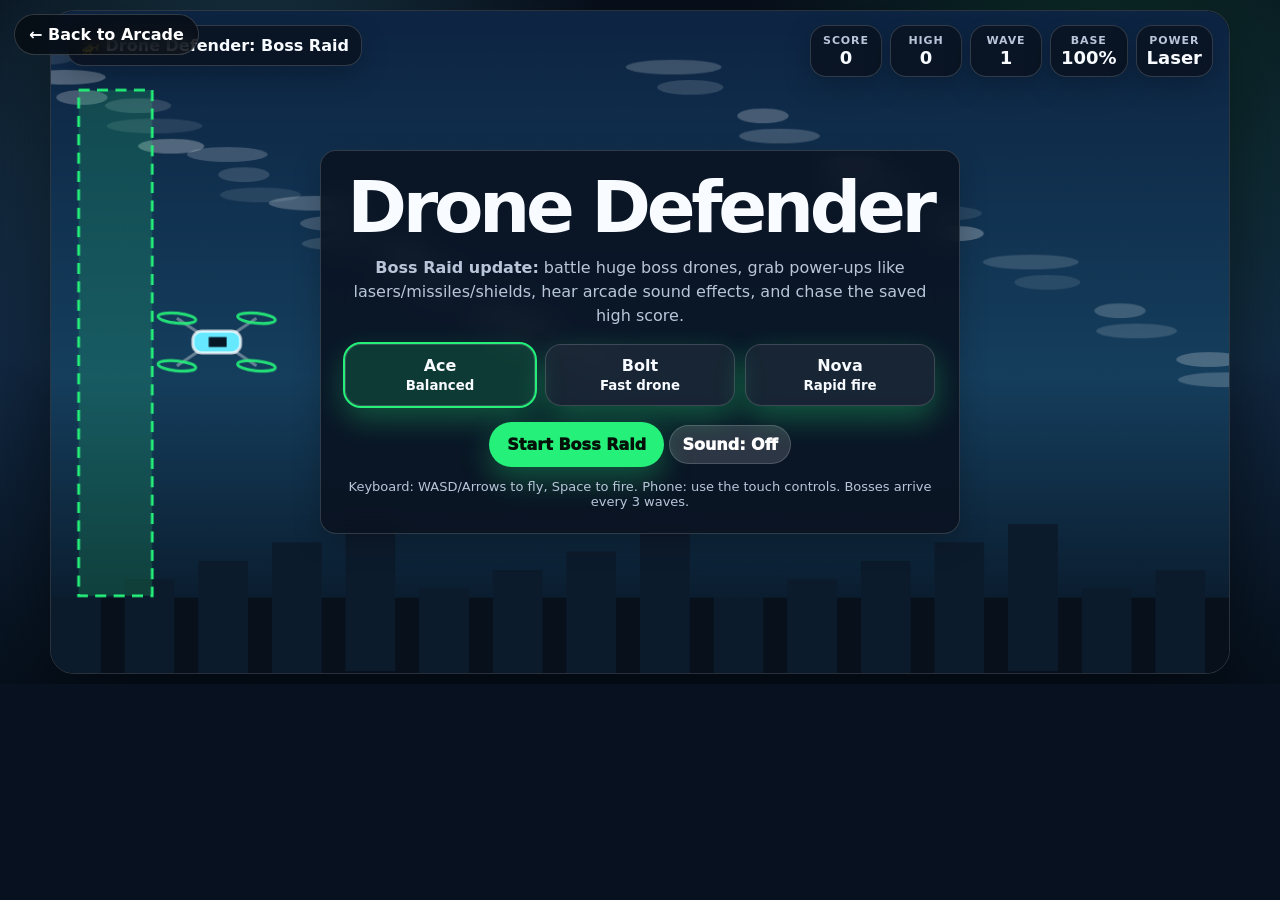
==== commit bcf947f0: "fix: prevent Drone Defender boss defeat freeze" ====
--- a/drone-defender/index.html
+++ b/drone-defender/index.html
@@ -447,8 +447,18 @@
       if (boss) {
         if (dist(player, boss) < player.r + boss.r) { takeBaseDamage(28, boss.x, boss.y); boss.x += 80; }
         if (boss.x < 112) { takeBaseDamage(1.2 * dt * 60, 80, boss.y); }
-        for (let j = shots.length - 1; j >= 0; j--) if (dist(boss, shots[j]) < boss.r + shots[j].r) { shots.splice(j, 1); damageBoss(1); }
-        for (let j = missiles.length - 1; j >= 0; j--) if (boss && dist(boss, missiles[j]) < boss.r + missiles[j].r + 10) { missiles.splice(j, 1); damageBoss(5); }
+        for (let j = shots.length - 1; j >= 0 && boss; j--) {
+          if (dist(boss, shots[j]) < boss.r + shots[j].r) {
+            shots.splice(j, 1);
+            damageBoss(1);
+          }
+        }
+        for (let j = missiles.length - 1; j >= 0 && boss; j--) {
+          if (dist(boss, missiles[j]) < boss.r + missiles[j].r + 10) {
+            missiles.splice(j, 1);
+            damageBoss(5);
+          }
+        }
       }
       for (let i = packs.length - 1; i >= 0; i--) {
         const p = packs[i];
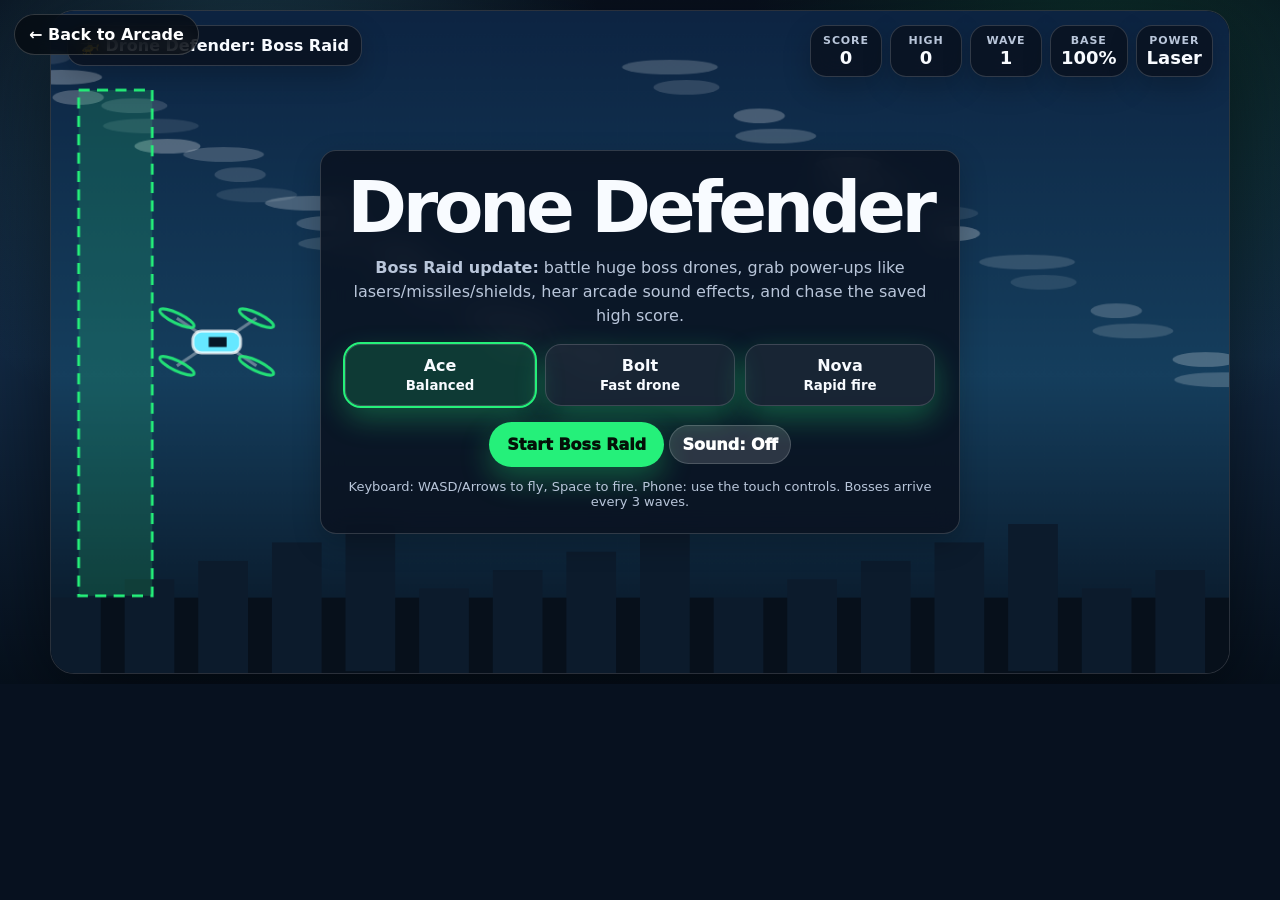
==== commit 03bd003d: "feat: mobile friendly games and rebuild Crown Quest" ====
--- a/drone-defender/index.html
+++ b/drone-defender/index.html
@@ -26,6 +26,8 @@
         radial-gradient(circle at 20% 16%, rgba(102,232,255,.2), transparent 28vw),
         radial-gradient(circle at 86% 12%, rgba(37,240,122,.14), transparent 28vw),
         linear-gradient(180deg, #08101d, #122943 52%, #06101c);
+      touch-action: none;
+      user-select: none;
     }
     .home {
       position: fixed;
@@ -172,6 +174,8 @@
     .fire { width: 92px; height: 92px; border-radius: 999px; background: rgba(255,93,115,.22); pointer-events: auto; }
     @media (pointer: coarse), (max-width: 760px) {
       .controls { display: flex; }
+      .wrap { width: 100vw; height: 100vh; padding: 0; }
+      .shell { width: 100%; height: 100%; border-radius: 0; aspect-ratio: auto; }
       .hud { top: 10px; left: 10px; right: 10px; }
       .badge { font-size: 12px; }
       .stat { min-width: 58px; padding: 6px 7px; }
@@ -179,6 +183,23 @@
       .home { top: 8px; left: 8px; padding: 8px 10px; font-size: 13px; }
       .pilot-grid { grid-template-columns: 1fr; }
       .bossbar { top: 90px; width: 86%; }
+    }
+
+    @media (max-width: 520px) {
+      .hud { left: 66px; right: 8px; gap: 5px; align-items: start; }
+      .badge { display: none; }
+      .stats { width: 100%; display: grid; grid-template-columns: repeat(3, 1fr); gap: 5px; }
+      .stat { min-width: 0; padding: 5px 6px; border-radius: 12px; }
+      .stat:nth-child(5) { display: none; }
+      .stat small { font-size: 9px; }
+      .stat b { font-size: 13px; }
+      .bossbar { top: 58px; }
+      .toast { top: 102px; width: calc(100vw - 24px); font-size: 12px; }
+      .controls { bottom: calc(10px + env(safe-area-inset-bottom)); padding: 0 10px; }
+      .pad { grid-template-columns: repeat(3, 42px); grid-template-rows: repeat(3, 42px); gap: 6px; }
+      .fire { width: 76px; height: 76px; }
+      .start-card { padding: 18px; }
+      .hint { font-size: 12px; }
     }
   </style>
 </head>
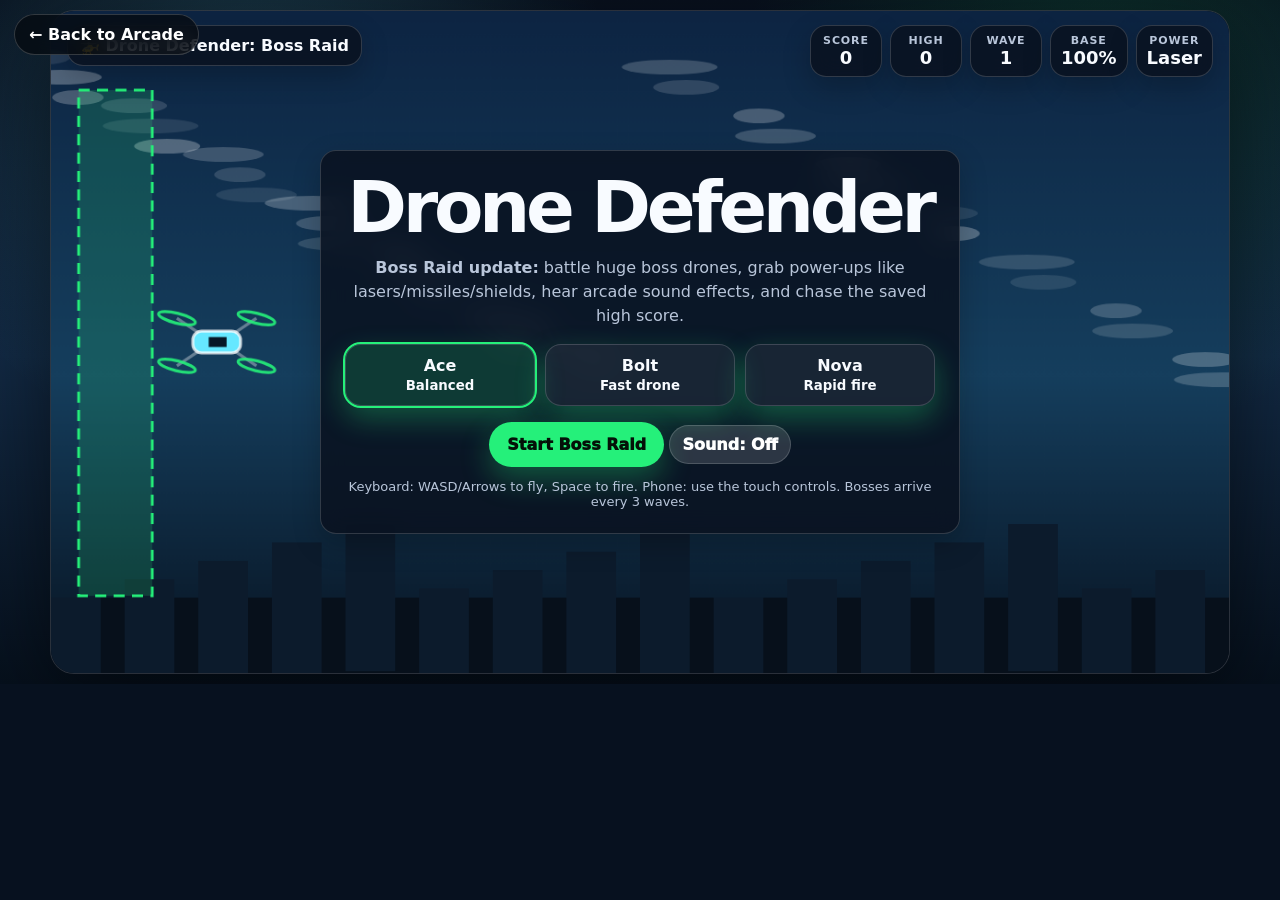
==== commit cd0df079: "Fix Drone Defender high score messaging" ====
--- a/drone-defender/index.html
+++ b/drone-defender/index.html
@@ -285,6 +285,7 @@
     let wave = 1;
     let base = 100;
     let highScore = Number(localStorage.getItem('droneDefenderHighScore') || 0);
+    let runStartHighScore = highScore;
     let audioContext = null;
     let soundEnabled = false;
     let toastTimer = 0;
@@ -319,6 +320,7 @@
       player.shield = 0; player.weapon = 'Laser'; player.weaponTimer = 0;
       shots.length = 0; missiles.length = 0; enemies.length = 0; packs.length = 0; sparks.length = 0;
       boss = null; bossWave = 0; score = 0; wave = 1; base = 100; spawnTimer = 0; packTimer = 5; shotTimer = 0;
+      runStartHighScore = highScore;
       running = true; overlay.style.display = 'none'; showToast(`${selectedPilot} launched!`, '#25f07a'); updateHud(); beep(660, .08, 'triangle');
     }
 
@@ -497,7 +499,7 @@
     function endGame() {
       running = false;
       overlay.style.display = 'grid';
-      const newRecord = score >= highScore && score > 0;
+      const newRecord = score > runStartHighScore && score > 0;
       overlay.querySelector('.start-card').innerHTML = `<h1>${newRecord ? 'New High Score!' : 'Mission Complete'}</h1><p>You scored <b>${score}</b>, reached wave <b>${wave}</b>, and flew as <b>${selectedPilot}</b>. High score: <b>${highScore}</b>.</p><button id="restartBtn">Fly Again</button><div class="hint">Tip: missiles hit bosses hard. Shields block collisions and base damage.</div>`;
       document.getElementById('restartBtn').addEventListener('click', reset);
       beep(180, .28, 'sawtooth', .035);
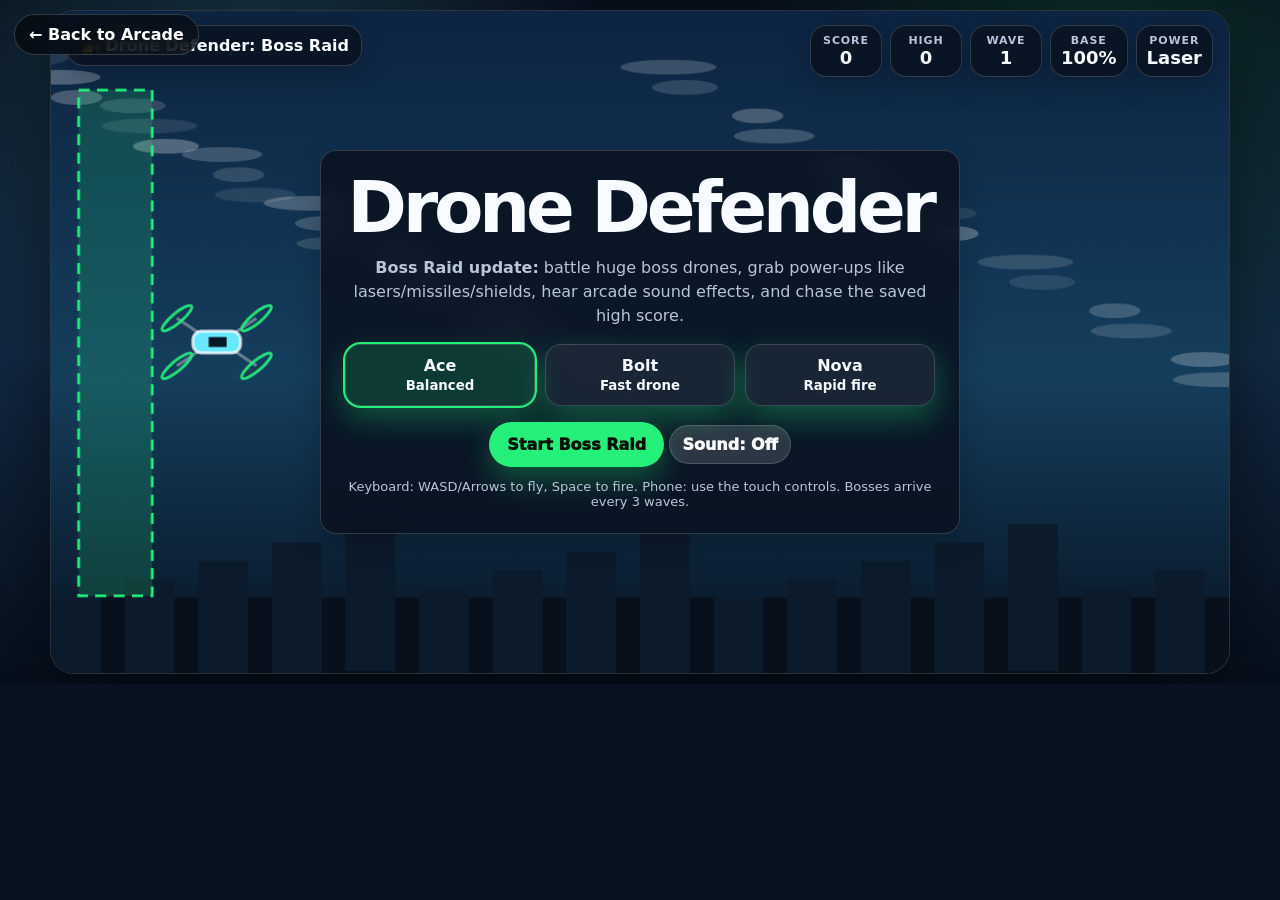
==== commit c59a1270: "Improve Drone Defender touch controls" ====
--- a/drone-defender/index.html
+++ b/drone-defender/index.html
@@ -162,14 +162,16 @@
       border-radius: 16px;
       background: rgba(255,255,255,.12);
       color: white;
+      padding: 0;
       font-weight: 1000;
       display: grid;
       place-items: center;
       user-select: none;
       touch-action: none;
       backdrop-filter: blur(10px);
-    }
-    .touch:active { background: rgba(37,240,122,.34); }
+      box-shadow: none;
+    }
+    .touch:active, .touch.is-pressed { background: rgba(37,240,122,.34); }
     .up { grid-column: 2; grid-row: 1; } .left { grid-column: 1; grid-row: 2; } .right { grid-column: 3; grid-row: 2; } .down { grid-column: 2; grid-row: 3; }
     .fire { width: 92px; height: 92px; border-radius: 999px; background: rgba(255,93,115,.22); pointer-events: auto; }
     @media (pointer: coarse), (max-width: 760px) {
@@ -238,13 +240,13 @@
         </div>
       </div>
       <div class="controls" aria-label="Touch controls">
-        <div class="pad">
-          <div class="touch up" data-key="up">▲</div>
-          <div class="touch left" data-key="left">◀</div>
-          <div class="touch right" data-key="right">▶</div>
-          <div class="touch down" data-key="down">▼</div>
+        <div class="pad" role="group" aria-label="Move drone">
+          <button class="touch up" data-key="up" type="button" aria-label="Fly up">▲</button>
+          <button class="touch left" data-key="left" type="button" aria-label="Fly left">◀</button>
+          <button class="touch right" data-key="right" type="button" aria-label="Fly right">▶</button>
+          <button class="touch down" data-key="down" type="button" aria-label="Fly down">▼</button>
         </div>
-        <div class="touch fire" data-key="fire">FIRE</div>
+        <button class="touch fire" data-key="fire" type="button" aria-label="Fire laser">FIRE</button>
       </div>
     </section>
   </div>
@@ -560,11 +562,31 @@
     addEventListener('keyup', e => { if (map[e.key]) { e.preventDefault(); keys[map[e.key]] = false; } });
     document.querySelectorAll('.touch').forEach(btn => {
       const key = btn.dataset.key;
-      const set = value => { keys[key] = value; };
-      btn.addEventListener('pointerdown', e => { e.preventDefault(); btn.setPointerCapture(e.pointerId); set(true); });
-      btn.addEventListener('pointerup', e => { e.preventDefault(); set(false); });
-      btn.addEventListener('pointercancel', () => set(false));
-      btn.addEventListener('pointerleave', () => set(false));
+      let activePointerId = null;
+      const set = value => {
+        keys[key] = value;
+        btn.classList.toggle('is-pressed', value);
+      };
+      const release = e => {
+        e?.preventDefault?.();
+        if (activePointerId !== null && e?.pointerId !== undefined && e.pointerId !== activePointerId) return;
+        activePointerId = null;
+        set(false);
+      };
+      btn.addEventListener('contextmenu', e => e.preventDefault());
+      btn.addEventListener('touchstart', e => e.preventDefault(), { passive: false });
+      btn.addEventListener('touchend', e => e.preventDefault(), { passive: false });
+      btn.addEventListener('pointerdown', e => {
+        e.preventDefault();
+        if (activePointerId !== null && activePointerId !== e.pointerId) return;
+        activePointerId = e.pointerId;
+        btn.setPointerCapture?.(e.pointerId);
+        set(true);
+      });
+      btn.addEventListener('pointerup', release);
+      btn.addEventListener('pointercancel', release);
+      btn.addEventListener('lostpointercapture', release);
+      btn.addEventListener('pointerleave', release);
     });
     document.querySelectorAll('.pilot').forEach(btn => btn.addEventListener('click', () => { selectedPilot = btn.dataset.pilot; document.querySelectorAll('.pilot').forEach(p => p.classList.toggle('active', p === btn)); beep(600, .05, 'triangle'); }));
     soundBtn.addEventListener('click', async () => { soundEnabled = !soundEnabled; soundBtn.textContent = soundEnabled ? 'Sound: On' : 'Sound: Off'; if (soundEnabled) { beep(520, .08, 'triangle'); setTimeout(() => beep(760, .08, 'triangle'), 90); } });
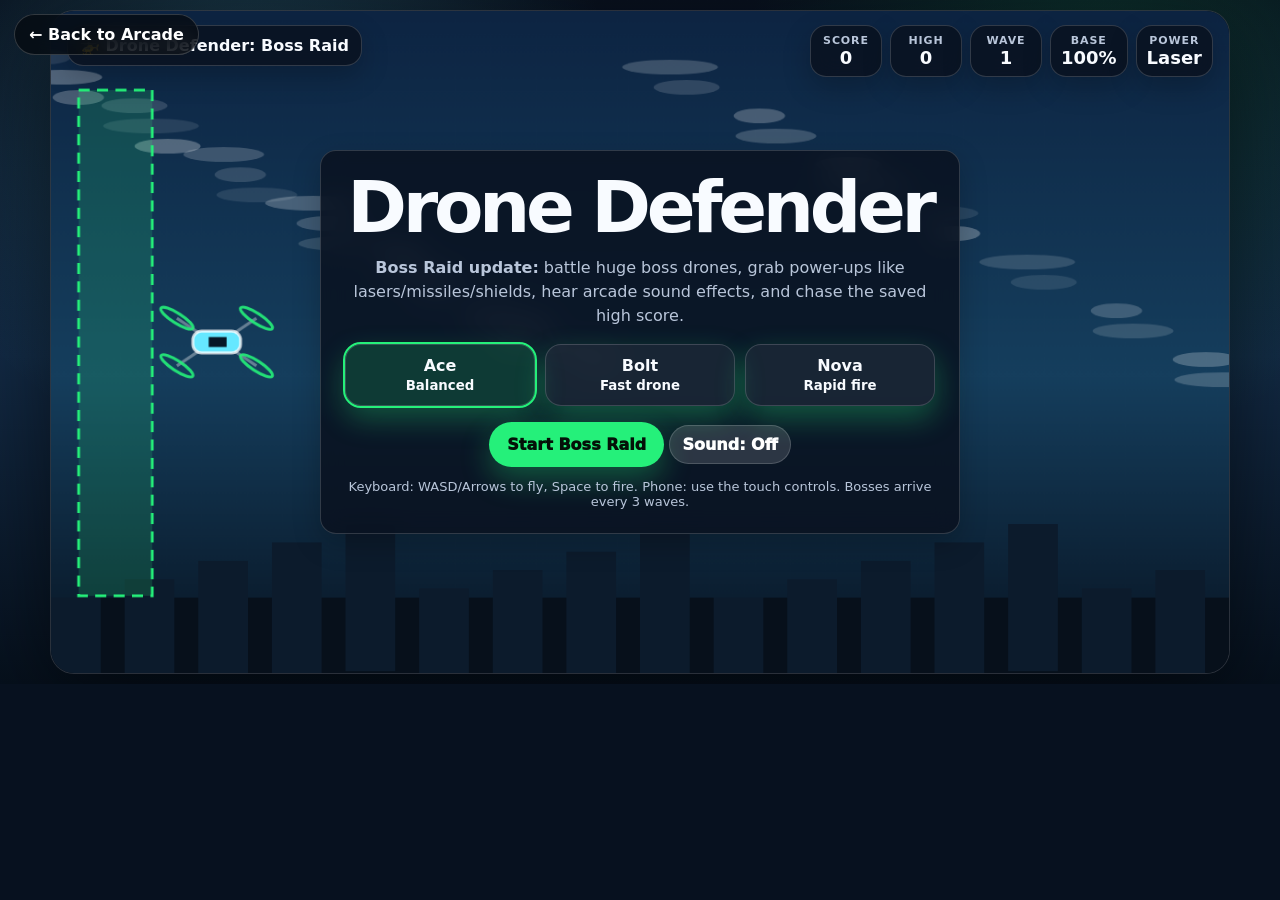
==== commit f6e7f7b1: "Make Drone Defender high score storage safe" ====
--- a/drone-defender/index.html
+++ b/drone-defender/index.html
@@ -269,6 +269,23 @@
 
     const W = canvas.width;
     const H = canvas.height;
+    const HIGH_KEY = 'droneDefenderHighScore';
+    const storage = {
+      get(key, fallback = '0') {
+        try {
+          return localStorage.getItem(key) || fallback;
+        } catch (error) {
+          return fallback;
+        }
+      },
+      set(key, value) {
+        try {
+          localStorage.setItem(key, value);
+        } catch (error) {
+          // Private browsing or blocked storage should not stop the game loop.
+        }
+      }
+    };
     const keys = { up: false, down: false, left: false, right: false, fire: false };
     const pilots = {
       Ace: { speed: 365, cooldown: .17, color: '#66e8ff' },
@@ -286,7 +303,7 @@
     let score = 0;
     let wave = 1;
     let base = 100;
-    let highScore = Number(localStorage.getItem('droneDefenderHighScore') || 0);
+    let highScore = Number(storage.get(HIGH_KEY));
     let runStartHighScore = highScore;
     let audioContext = null;
     let soundEnabled = false;
@@ -493,7 +510,7 @@
       for (let i = shots.length - 1; i >= 0; i--) if (shots[i].x > W + 30) shots.splice(i, 1);
       for (let i = missiles.length - 1; i >= 0; i--) if (missiles[i].x > W + 40) missiles.splice(i, 1);
       for (let i = sparks.length - 1; i >= 0; i--) if (sparks[i].life <= 0) sparks.splice(i, 1);
-      if (score > highScore) { highScore = score; localStorage.setItem('droneDefenderHighScore', String(highScore)); }
+      if (score > highScore) { highScore = score; storage.set(HIGH_KEY, String(highScore)); }
       if (base <= 0) endGame();
       updateHud();
     }
